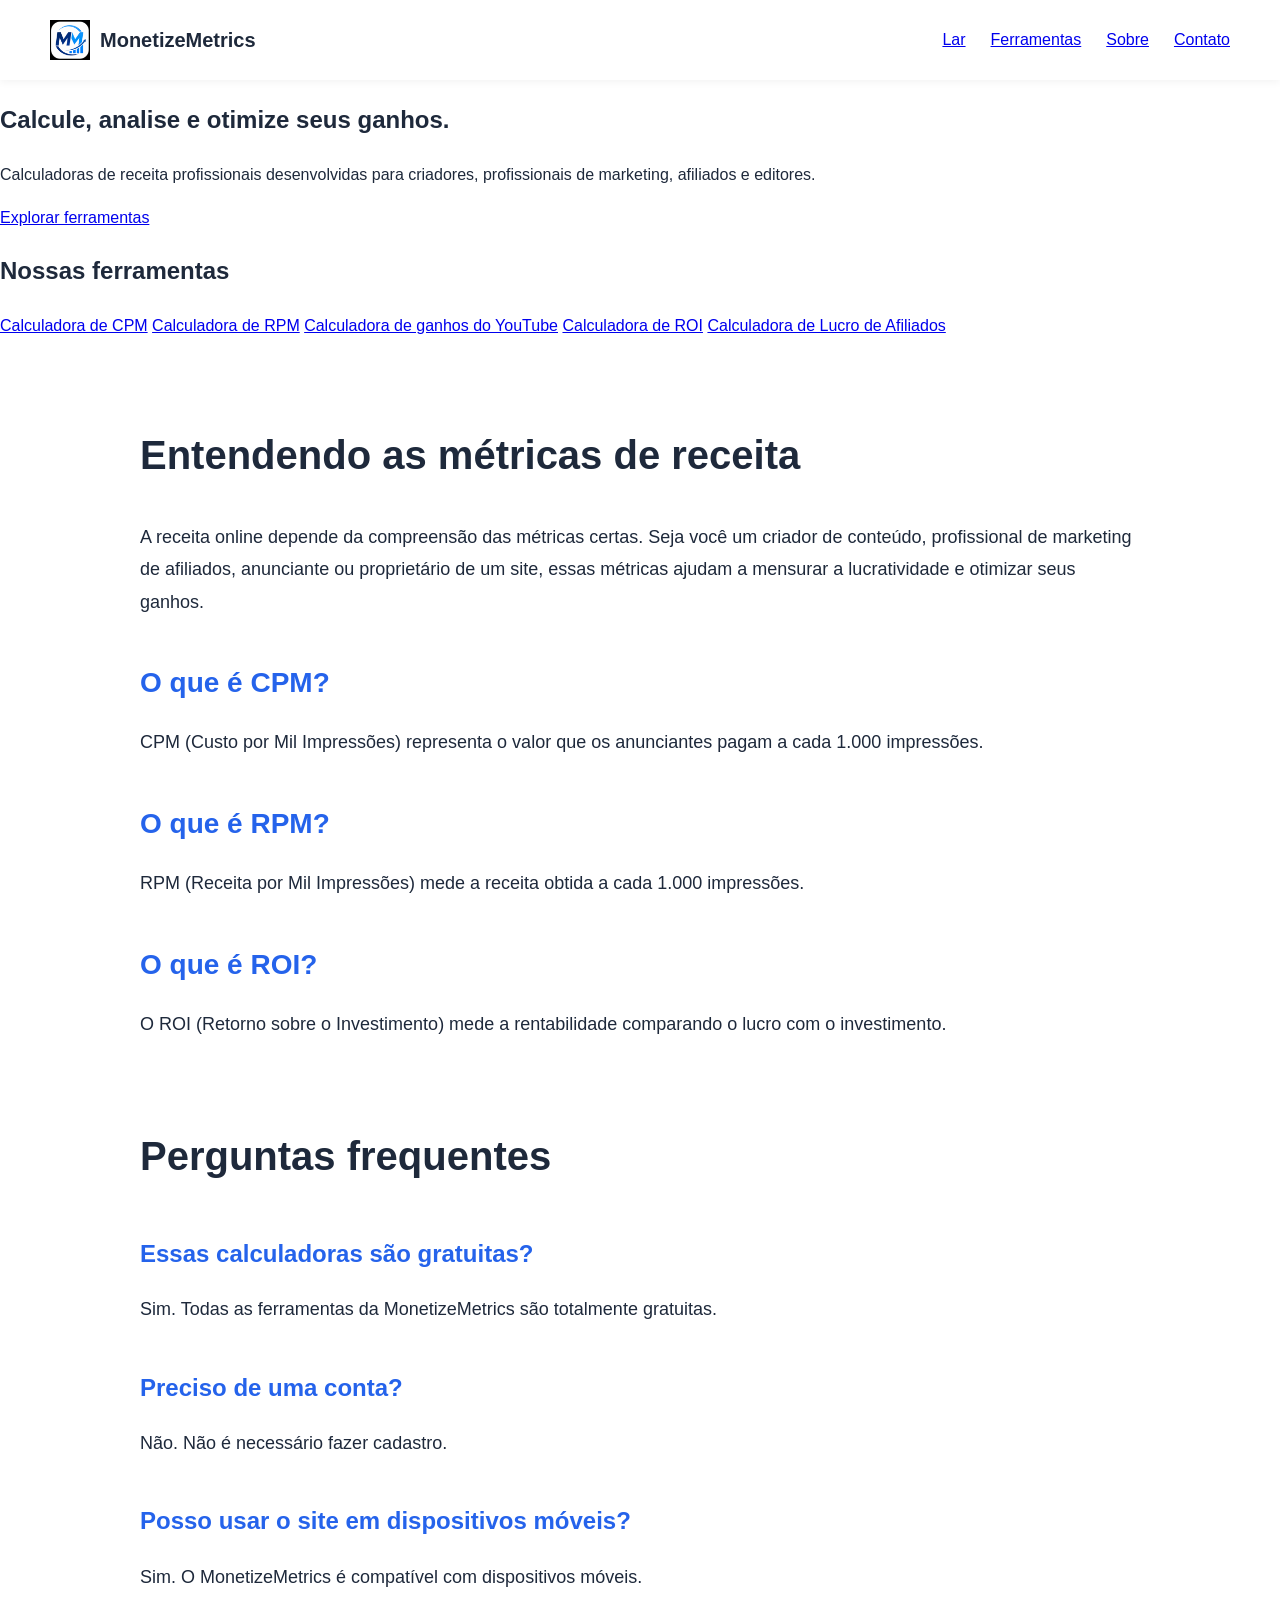
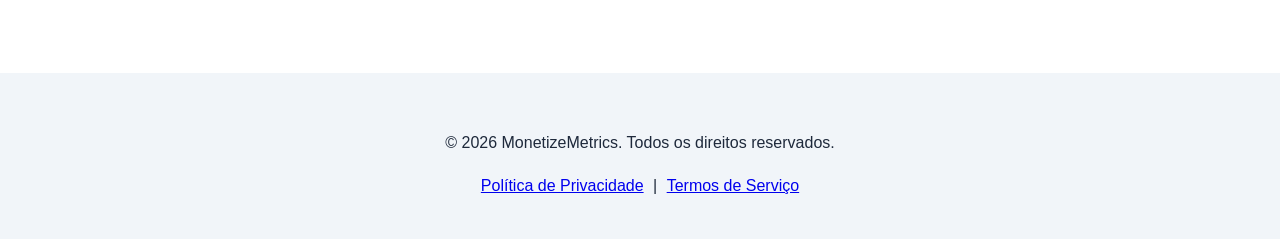
==== index.html @ c75de34a "Update index.html" ====
<!DOCTYPE html>
<html lang="pt-BR">
<head>
    <meta charset="UTF-8">
    <meta name="viewport" content="width=device-width, initial-scale=1.0">
    <title>MonetizeMetrics - Calcule, analise e otimize seus ganhos.</title>
    <meta name="description" content="Calculadoras de receita profissionais desenvolvidas para criadores, profissionais de marketing, afiliados e editores.">
    <link rel="stylesheet" href="css/style.css">
    <link rel="icon" href="images/favicon.ico">
</head>
<body>

<header>
    <nav>
        <div class="logo">
            <img src="images/logo.png" alt="MonetizeMetrics Logo">
            <span>MonetizeMetrics</span>
        </div>
        <ul>
            <li><a href="index.html">Lar</a></li>
            <li><a href="#tools">Ferramentas</a></li>
            <li><a href="about.html">Sobre</a></li>
            <li><a href="contact.html">Contato</a></li>
        </ul>
    </nav>
</header>

<section class="hero">
    <h1>Calcule, analise e otimize seus ganhos.</h1>
    <p>Calculadoras de receita profissionais desenvolvidas para criadores, profissionais de marketing, afiliados e editores.</p>
    <a href="#tools" class="button">Explorar ferramentas</a>
</section>

<section id="tools">
    <h2>Nossas ferramentas</h2>
    <div class="tools-grid">
        <a href="tools/cpm-calculator.html" class="tool-card">Calculadora de CPM</a>
        <a href="tools/rpm-calculator.html" class="tool-card">Calculadora de RPM</a>
        <a href="tools/youtube-earnings-calculator.html" class="tool-card">Calculadora de ganhos do YouTube</a>
        <a href="tools/roi-calculator.html" class="tool-card">Calculadora de ROI</a>
        <a href="tools/affiliate-profit-calculator.html" class="tool-card">Calculadora de Lucro de Afiliados</a>
    </div>
</section>

<section class="content-section">
    <h2>Entendendo as métricas de receita</h2>
    <p>A receita online depende da compreensão das métricas certas. Seja você um criador de conteúdo, profissional de marketing de afiliados, anunciante ou proprietário de um site, essas métricas ajudam a mensurar a lucratividade e otimizar seus ganhos.</p>
    
    <h3>O que é CPM?</h3>
    <p>CPM (Custo por Mil Impressões) representa o valor que os anunciantes pagam a cada 1.000 impressões.</p>
    
    <h3>O que é RPM?</h3>
    <p>RPM (Receita por Mil Impressões) mede a receita obtida a cada 1.000 impressões.</p>
    
    <h3>O que é ROI?</h3>
    <p>O ROI (Retorno sobre o Investimento) mede a rentabilidade comparando o lucro com o investimento.</p>
</section>

<section class="content-section faq">
    <h2>Perguntas frequentes</h2>
    
    <h3>Essas calculadoras são gratuitas?</h3>
    <p>Sim. Todas as ferramentas da MonetizeMetrics são totalmente gratuitas.</p>
    
    <h3>Preciso de uma conta?</h3>
    <p>Não. Não é necessário fazer cadastro.</p>
    
    <h3>Posso usar o site em dispositivos móveis?</h3>
    <p>Sim. O MonetizeMetrics é compatível com dispositivos móveis.</p>
</section>

<footer>
    <p>© 2026 MonetizeMetrics. Todos os direitos reservados.</p>
    <a href="privacy-policy.html">Política de Privacidade</a> | <a href="terms.html">Termos de Serviço</a>
</footer>

</body>
</html>
---- css/style.css ----
body{
margin:0;
font-family:Arial,sans-serif;
background:#ffffff;
color:#1e293b;
line-height:1.7;
}

nav{
display:flex;
justify-content:space-between;
align-items:center;
padding:20px 50px;
box-shadow:0 2px 8px rgba(0,0,0,.05);
background:#ffffff;
position:sticky;
top:0;
z-index:100;
}

.logo{
display:flex;
align-items:center;
gap:10px;
font-weight:bold;
font-size:20px;
}

.logo img{
width:40px;
height:40px;
object-fit:contain;
}

ul{
display:flex;
list-style:none;
gap:25px;
padding:0;
margin:0;
}

um {
decoração-de-texto : nenhuma ;
cor : #2563eb;
}

.herói {
alinhamento-do-texto : ao centro ;
preenchimento : 100 px  20 px ;
fundo : gradiente-linear ( para  baixo , #ffffff, #f8fafc ) ;
}

.herói h1 {
tamanho da fonte : 48 px ;
largura máxima : 900 px ;
margem : automática ;
margem-inferior : 20 px ;
}

.herói p {
largura máxima : 700 px ;
margem : automática ;
margem-inferior : 30 px ;
tamanho da fonte : 18 px ;
}

.botão {
fundo : #2563eb;
cor : branca ;
preenchimento : 12 px  24 px ;
raio-da-borda : 8 px ;
exibir : inline-block ;
peso da fonte : negrito ;
}

.button: passar o mouse {
opacidade : 0,9 ;
}

#ferramentas {
preenchimento : 30 px  20 px ;
}

#ferramentas h2 {
alinhamento-do-texto : ao centro ;
margem-inferior : 30 px ;
}

.tools-grid {
exibição : grade ;
grid-template-columns : repita ( ajuste automático , minmax ( 250 px , 1 fr ) ) ;
espaço : 20 px ;
preenchimento : 20 px ;
largura máxima : 1200 px ;
margem : automática ;
}

.tool-card {
preenchimento : 30 px ;
fundo : #f8fafc;
raio da borda : 12 px ;
alinhamento-do-texto : ao centro ;
peso da fonte : negrito ;
transição : 0,3 s ;
borda : 1 px  sólida #e2e8f0;
}

.tool-card: passar o mouse {
transformar : traduzirY ( -5 px ) ;
box-shadow:0 10px 20px rgba(0,0,0,.08);
}

.content-section{
max-width:1000px;
margin:auto;
padding:60px 25px;
}

.content-section h2{
font-size:32px;
margin-bottom:20px;
}

.content-section h3{
margin-top:30px;
font-size:22px;
}

.content-section p{
font-size:17px;
}

.content-section ul{
display:block;
padding-left:25px;
}

.content-section li{
margin-bottom:10px;
}

footer{
text-align:center;
padding:40px;
background:#f1f5f9;
margin-top:50px;
}

footer a{
margin:0 5px;
}

@media(max-width:768px){

nav{
flex-direction:column;
gap:15px;
padding:20px;
}

ul{
flex-wrap:wrap;
justify-content:center;
}

.hero h1{
font-size:34px;
}

.hero p{
font-size:16px;
}

.content-section h2{
font-size:28px;
}

}

.content-section{

max-width:1000px;
margin:80px auto;
padding:0 20px;
line-height:1.8;

}

.content-section h2{

font-size:40px;
margin-bottom:30px;
color:#1e293b;

}

.content-section h3{

font-size:28px;
margin-top:40px;
margin-bottom:15px;
color:#2563eb;

}

.content-section p{

font-size:18px;
margin-bottom:20px;

}

.faq{

margin-top:80px;

}

.faq h3{

font-size:24px;

}
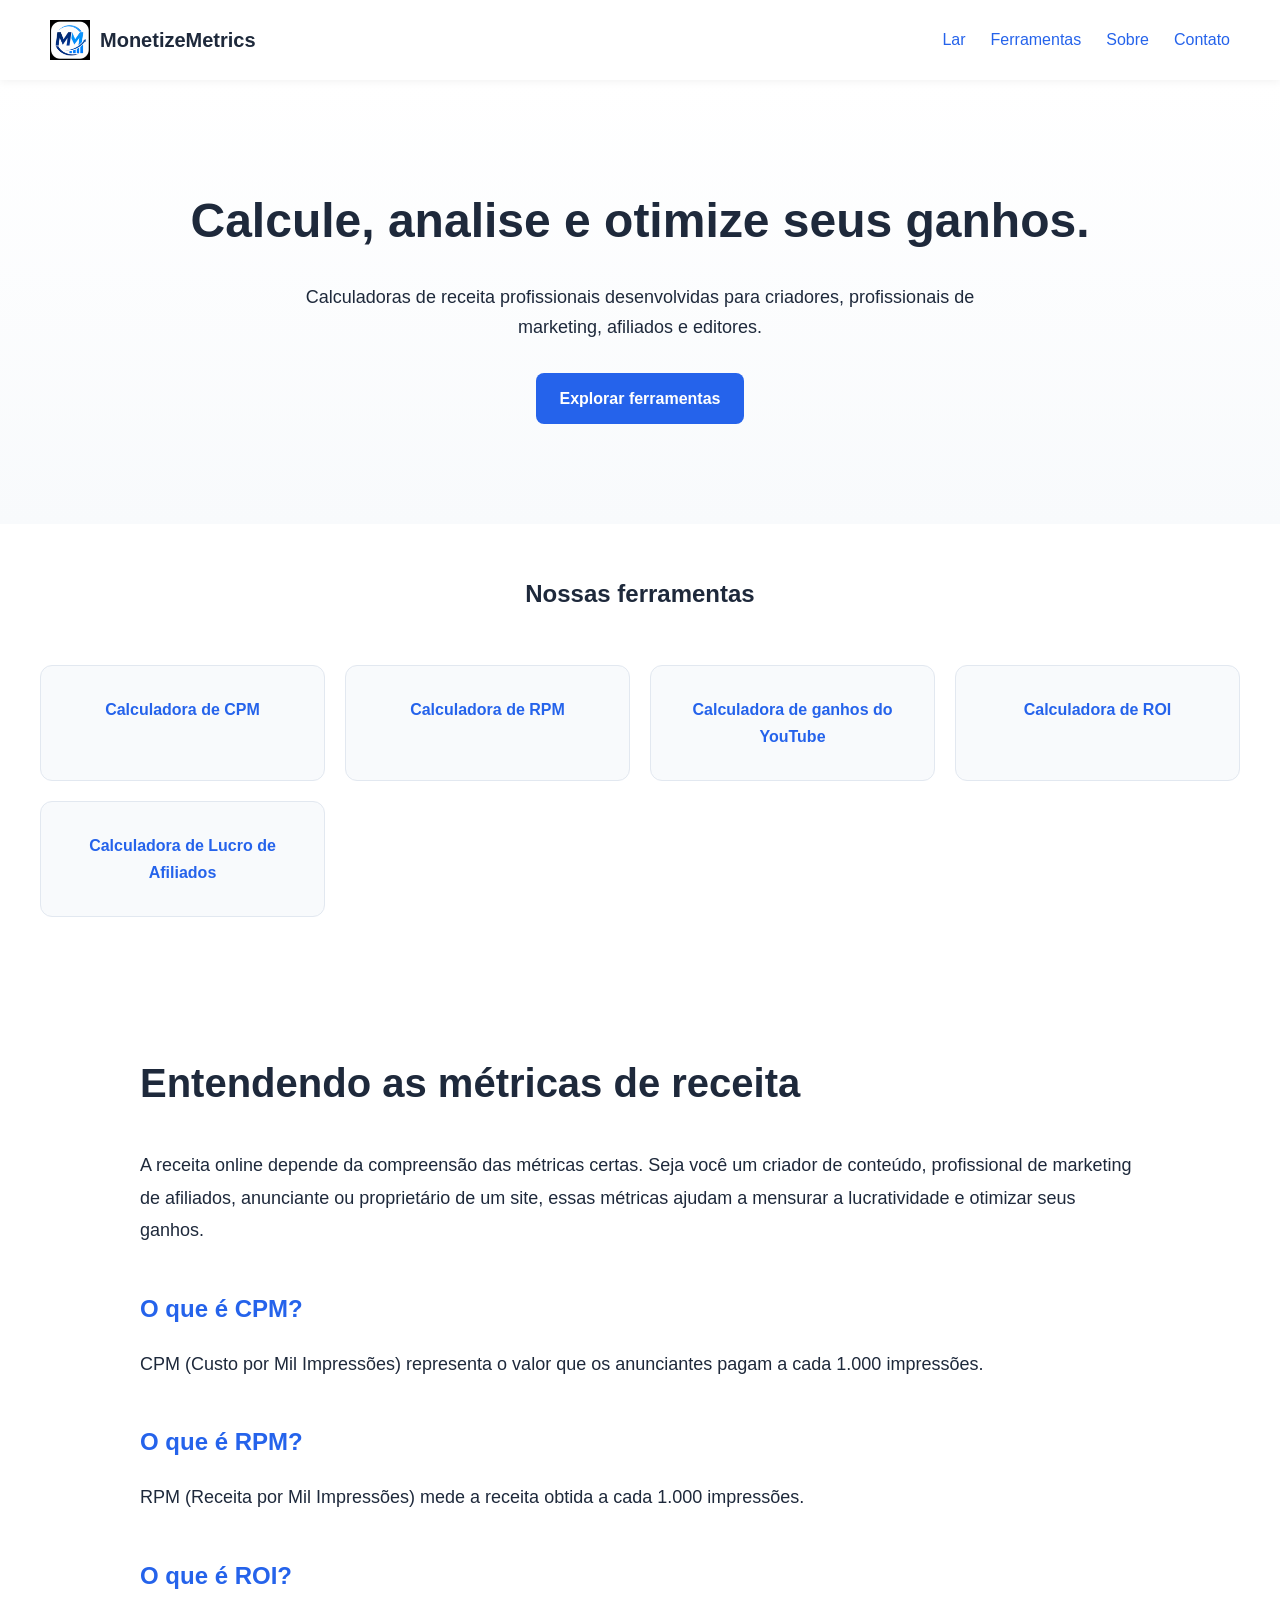
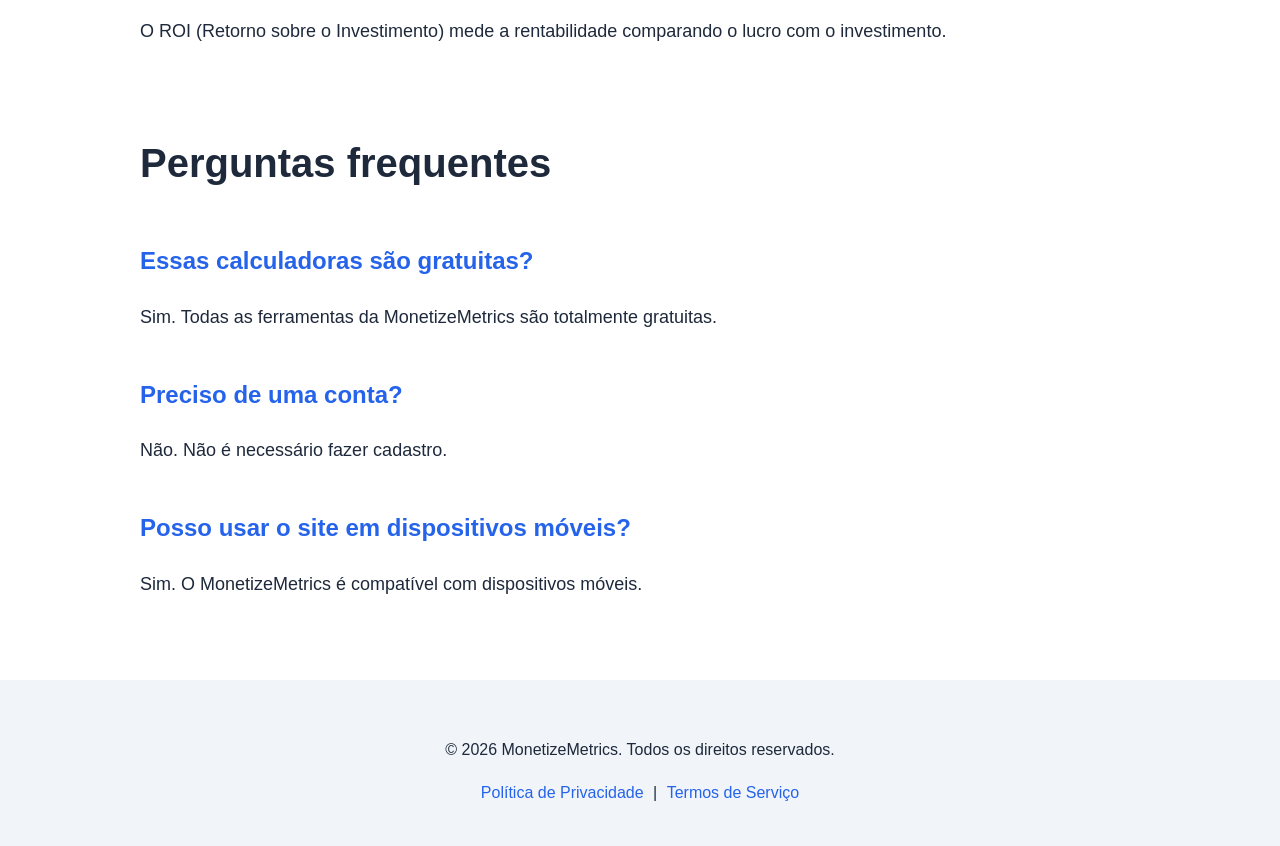
==== commit 2c30a0ea: "Update index.html" ====
--- a/index.html
+++ b/index.html
@@ -18,7 +18,7 @@
         </div>
         <ul>
             <li><a href="index.html">Lar</a></li>
-            <li><a href="#tools">Ferramentas</a></li>
+            <li><a href="tools.html">Ferramentas</a></li>
             <li><a href="about.html">Sobre</a></li>
             <li><a href="contact.html">Contato</a></li>
         </ul>
--- a/css/style.css
+++ b/css/style.css
@@ -1,224 +1,302 @@
-body{
-margin:0;
-font-family:Arial,sans-serif;
-background:#ffffff;
-color:#1e293b;
-line-height:1.7;
-}
-
-nav{
-display:flex;
-justify-content:space-between;
-align-items:center;
-padding:20px 50px;
-box-shadow:0 2px 8px rgba(0,0,0,.05);
-background:#ffffff;
-position:sticky;
-top:0;
-z-index:100;
-}
-
-.logo{
-display:flex;
-align-items:center;
-gap:10px;
-font-weight:bold;
-font-size:20px;
-}
-
-.logo img{
-width:40px;
-height:40px;
-object-fit:contain;
-}
-
-ul{
-display:flex;
-list-style:none;
-gap:25px;
-padding:0;
-margin:0;
-}
-
-um {
-decoração-de-texto : nenhuma ;
-cor : #2563eb;
-}
-
-.herói {
-alinhamento-do-texto : ao centro ;
-preenchimento : 100 px  20 px ;
-fundo : gradiente-linear ( para  baixo , #ffffff, #f8fafc ) ;
-}
-
-.herói h1 {
-tamanho da fonte : 48 px ;
-largura máxima : 900 px ;
-margem : automática ;
-margem-inferior : 20 px ;
-}
-
-.herói p {
-largura máxima : 700 px ;
-margem : automática ;
-margem-inferior : 30 px ;
-tamanho da fonte : 18 px ;
-}
-
-.botão {
-fundo : #2563eb;
-cor : branca ;
-preenchimento : 12 px  24 px ;
-raio-da-borda : 8 px ;
-exibir : inline-block ;
-peso da fonte : negrito ;
-}
-
-.button: passar o mouse {
-opacidade : 0,9 ;
-}
-
-#ferramentas {
-preenchimento : 30 px  20 px ;
-}
-
-#ferramentas h2 {
-alinhamento-do-texto : ao centro ;
-margem-inferior : 30 px ;
-}
-
+body {
+    margin: 0;
+    font-family: Arial, sans-serif;
+    background: #ffffff;
+    color: #1e293b;
+    line-height: 1.7;
+}
+
+nav {
+    display: flex;
+    justify-content: space-between;
+    align-items: center;
+    padding: 20px 50px;
+    box-shadow: 0 2px 8px rgba(0,0,0,.05);
+    background: #ffffff;
+    position: sticky;
+    top: 0;
+    z-index: 100;
+}
+
+.logo {
+    display: flex;
+    align-items: center;
+    gap: 10px;
+    font-weight: bold;
+    font-size: 20px;
+}
+
+.logo img {
+    width: 40px;
+    height: 40px;
+    object-fit: contain;
+}
+
+ul {
+    display: flex;
+    list-style: none;
+    gap: 25px;
+    padding: 0;
+    margin: 0;
+}
+
+/* Corrigido de 'um' para 'a' (links) */
+a {
+    text-decoration: none;
+    color: #2563eb;
+}
+
+.hero {
+    text-align: center;
+    padding: 100px 20px;
+    background: linear-gradient(to bottom, #ffffff, #f8fafc);
+}
+
+.hero h1 {
+    font-size: 48px;
+    max-width: 900px;
+    margin: auto;
+    margin-bottom: 20px;
+}
+
+.hero p {
+    max-width: 700px;
+    margin: auto;
+    margin-bottom: 30px;
+    font-size: 18px;
+}
+
+.button {
+    background: #2563eb;
+    color: white;
+    padding: 12px 24px;
+    border-radius: 8px;
+    display: inline-block;
+    font-weight: bold;
+}
+
+.button:hover {
+    opacity: 0.9;
+}
+
+#tools {
+    padding: 30px 20px;
+}
+
+#tools h2 {
+    text-align: center;
+    margin-bottom: 30px;
+}
+
+/* Corrigido os termos que estavam em português */
 .tools-grid {
-exibição : grade ;
-grid-template-columns : repita ( ajuste automático , minmax ( 250 px , 1 fr ) ) ;
-espaço : 20 px ;
-preenchimento : 20 px ;
-largura máxima : 1200 px ;
-margem : automática ;
+    display: grid;
+    grid-template-columns: repeat(auto-fit, minmax(250px, 1fr));
+    gap: 20px;
+    padding: 20px;
+    max-width: 1200px;
+    margin: auto;
 }
 
 .tool-card {
-preenchimento : 30 px ;
-fundo : #f8fafc;
-raio da borda : 12 px ;
-alinhamento-do-texto : ao centro ;
-peso da fonte : negrito ;
-transição : 0,3 s ;
-borda : 1 px  sólida #e2e8f0;
-}
-
-.tool-card: passar o mouse {
-transformar : traduzirY ( -5 px ) ;
-box-shadow:0 10px 20px rgba(0,0,0,.08);
-}
-
-.content-section{
-max-width:1000px;
-margin:auto;
-padding:60px 25px;
-}
-
-.content-section h2{
-font-size:32px;
-margin-bottom:20px;
-}
-
-.content-section h3{
-margin-top:30px;
-font-size:22px;
-}
-
-.content-section p{
-font-size:17px;
-}
-
-.content-section ul{
-display:block;
-padding-left:25px;
-}
-
-.content-section li{
-margin-bottom:10px;
-}
-
-footer{
-text-align:center;
-padding:40px;
-background:#f1f5f9;
-margin-top:50px;
-}
-
-footer a{
-margin:0 5px;
+    padding: 30px;
+    background: #f8fafc;
+    border-radius: 12px;
+    text-align: center;
+    font-weight: bold;
+    transition: 0.3s;
+    border: 1px solid #e2e8f0;
+}
+
+.tool-card:hover {
+    transform: translateY(-5px);
+    box-shadow: 0 10px 20px rgba(0,0,0,.08);
+}
+
+.content-section {
+    max-width: 1000px;
+    margin: 80px auto;
+    padding: 0 20px;
+    line-height: 1.8;
+}
+
+.content-section h2 {
+    font-size: 40px;
+    margin-bottom: 30px;
+    color: #1e293b;
+}
+
+.content-section h3 {
+    font-size: 24px;
+    margin-top: 40px;
+    margin-bottom: 15px;
+    color: #2563eb;
+}
+
+.content-section p {
+    font-size: 18px;
+    margin-bottom: 20px;
+}
+
+.content-section ul {
+    display: block;
+    padding-left: 25px;
+}
+
+.content-section li {
+    margin-bottom: 10px;
+}
+
+.faq {
+    margin-top: 80px;
+}
+
+footer {
+    text-align: center;
+    padding: 40px;
+    background: #f1f5f9;
+    margin-top: 50px;
+}
+
+footer a {
+    margin: 0 5px;
 }
 
 @media(max-width:768px){
-
-nav{
-flex-direction:column;
-gap:15px;
-padding:20px;
-}
-
-ul{
-flex-wrap:wrap;
-justify-content:center;
-}
-
-.hero h1{
-font-size:34px;
-}
-
-.hero p{
+    nav {
+        flex-direction: column;
+        gap: 15px;
+        padding: 20px;
+    }
+    
+    ul {
+        flex-wrap: wrap;
+        justify-content: center;
+    }
+    
+    .hero h1 {
+        font-size: 34px;
+    }
+    
+    .hero p {
+        font-size: 16px;
+    }
+    
+    .content-section h2 {
+        font-size: 28px;
+    }
+}
+￼Enter
+    margin: 0;
+    font-family: Arial, sans-serif;
+    background: #ffffff;
+    color: #1e293b;
+    line-height: 1.7;
+}
+
+nav {
+    display: flex;
+    justify-content: space-between;
+    align-items: center;
+    padding: 20px 50px;
+    box-shadow: 0 2px 8px rgba(0,0,0,.05);
+    background: #ffffff;
+    position: sticky;
+    top: 0;
+    z-index: 100;
+}
+
+.logo {
+    display: flex;
+    align-items: center;
+    gap: 10px;
+    font-weight: bold;
+    font-size: 20px;
+}
+
+.logo img {
+    width: 40px;
+    height: 40px;
+    object-fit: contain;
+}
+
+ul {
+    display: flex;
+    list-style: none;
+    gap: 25px;
+    padding: 0;
+    margin: 0;
+}
+
+/* Corrigido de 'um' para 'a' (links) */
+a {
+    text-decoration: none;
+    color: #2563eb;
+}
+
+.hero {
+    text-align: center;
+    padding: 100px 20px;
+    background: linear-gradient(to bottom, #ffffff, #f8fafc);
+}
+
+.hero h1 {
+    font-size: 48px;
+    max-width: 900px;
+    margin: auto;
+    margin-bottom: 20px;
+}
+
+.hero p {
+    max-width: 700px;
+    margin: auto;
+    margin-bottom: 30px;
+    font-size: 18px;
+}
+
+.button {
+    background: #2563eb;
+    color: white;
+    padding: 12px 24px;
+    border-radius: 8px;
+    display: inline-block;
+    font-weight: bold;
+}
+
+.button:hover {
+    opacity: 0.9;
+.calculator-box{
+
+max-width:600px;
+margin:30px auto;
+padding:30px;
+background:#f8fafc;
+border-radius:12px;
+border:1px solid #e2e8f0;
+}
+
+.calculator-box input{
+
+width:100%;
+padding:12px;
+border:1px solid #cbd5e1;
+border-radius:8px;
 font-size:16px;
-}
-
-.content-section h2{
-font-size:28px;
-}
-
-}
-
-.content-section{
-
-max-width:1000px;
-margin:80px auto;
-padding:0 20px;
-line-height:1.8;
-
-}
-
-.content-section h2{
-
-font-size:40px;
-margin-bottom:30px;
-color:#1e293b;
-
-}
-
-.content-section h3{
-
-font-size:28px;
-margin-top:40px;
-margin-bottom:15px;
-color:#2563eb;
-
-}
-
-.content-section p{
-
-font-size:18px;
-margin-bottom:20px;
-
-}
-
-.faq{
-
-margin-top:80px;
-
-}
-
-.faq h3{
-
-font-size:24px;
-
-}
+box-sizing:border-box;
+}
+
+#result{
+
+max-width:600px;
+margin:30px auto;
+padding:25px;
+background:#eff6ff;
+border-radius:12px;
+border:1px solid #93c5fd;
+}
+
+#result h2{
+
+margin-top:0;
+
+}
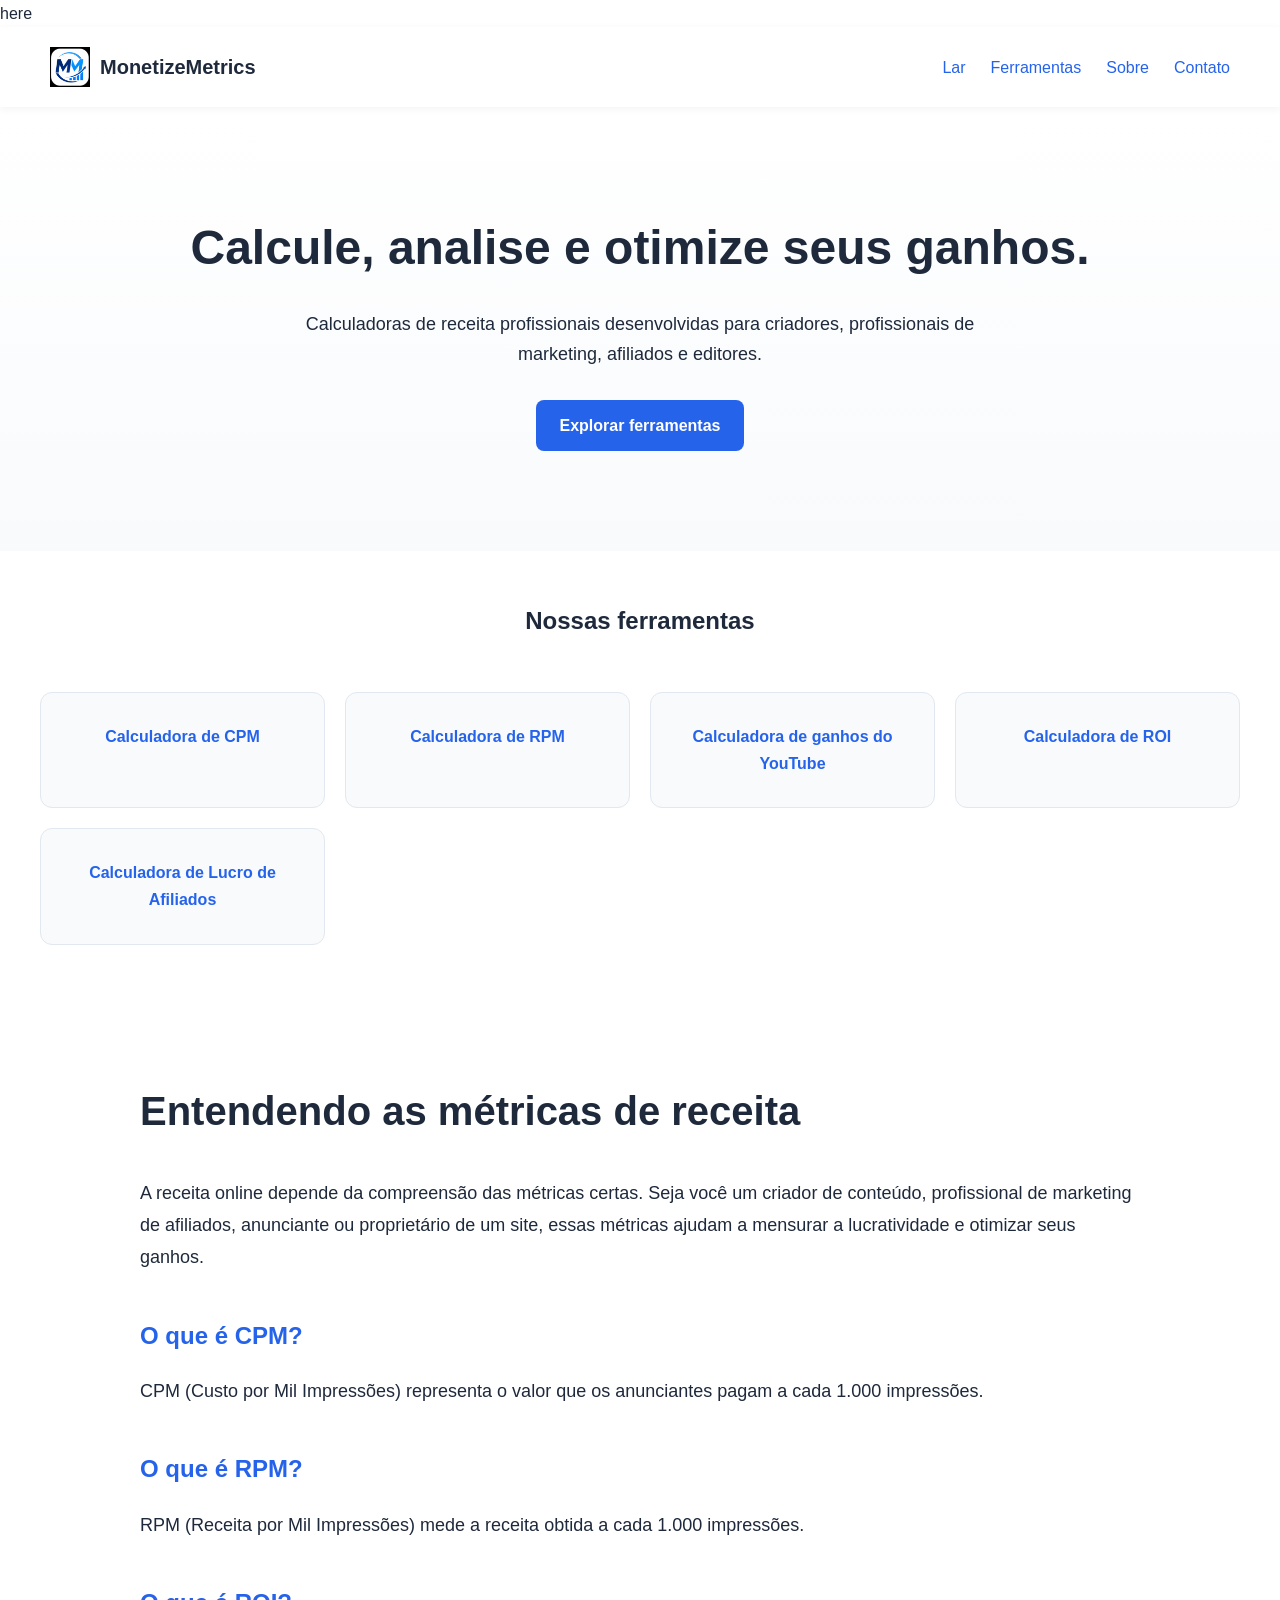
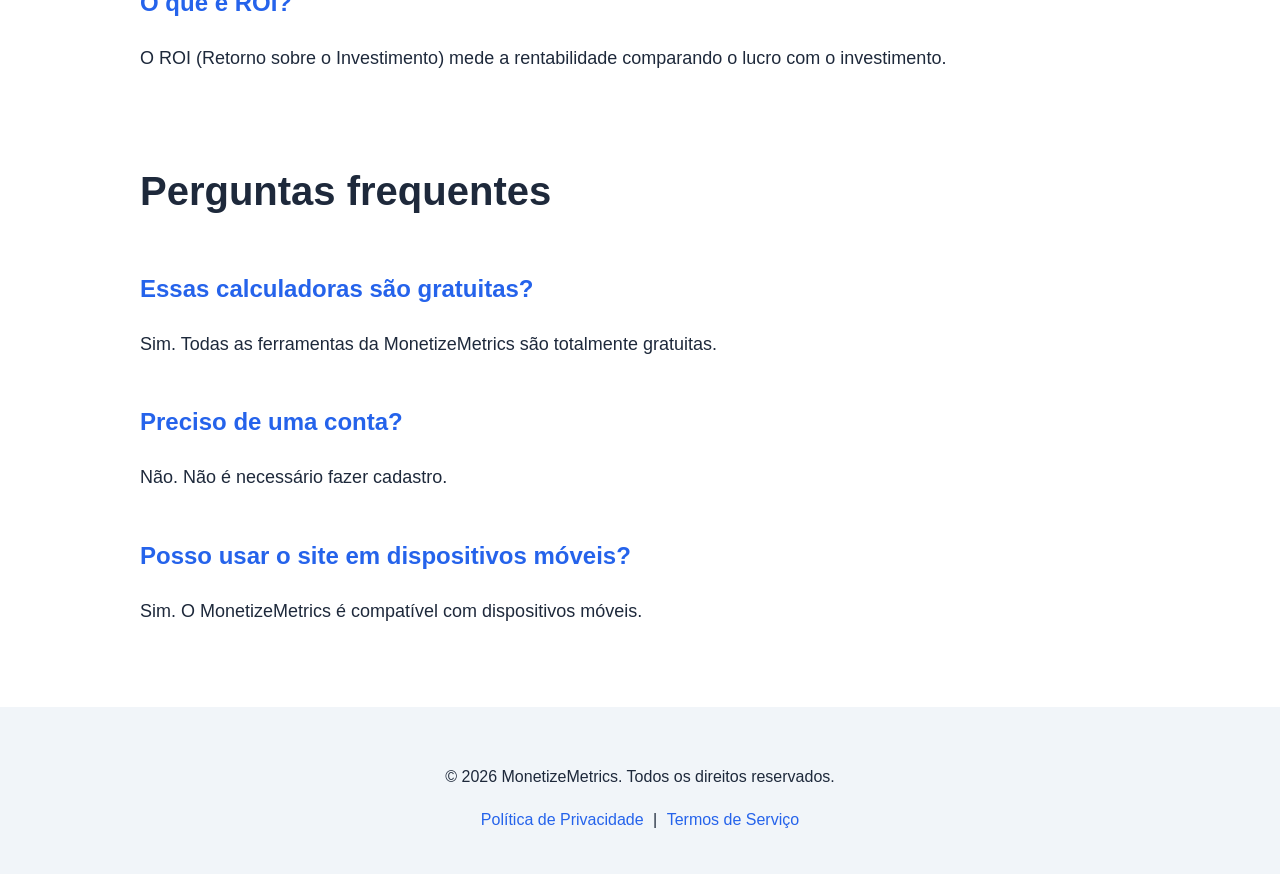
==== commit 5b41e5e1: "Update index.html" ====
--- a/index.html
+++ b/index.html
@@ -1,4 +1,4 @@
-<!DOCTYPE html>
+here<!DOCTYPE html>
 <html lang="pt-BR">
 <head>
     <meta charset="UTF-8">
@@ -7,7 +7,14 @@
     <meta name="description" content="Calculadoras de receita profissionais desenvolvidas para criadores, profissionais de marketing, afiliados e editores.">
     <link rel="stylesheet" href="css/style.css">
     <link rel="icon" href="images/favicon.ico">
-</head>
+    <meta name="google-site-verification" content="FIcf8eARdnQ6B_cvJaqCdT5beOyhvvmUNQOd8pzirMQ" />
+
+    <script type="text/javascript">
+        aclib.runAutoTag({
+            zoneId: 'eretctewbw',
+        });
+    </script>
+    </head>
 <body>
 
 <header>
@@ -76,4 +83,3 @@
 
 </body>
 </html>
-
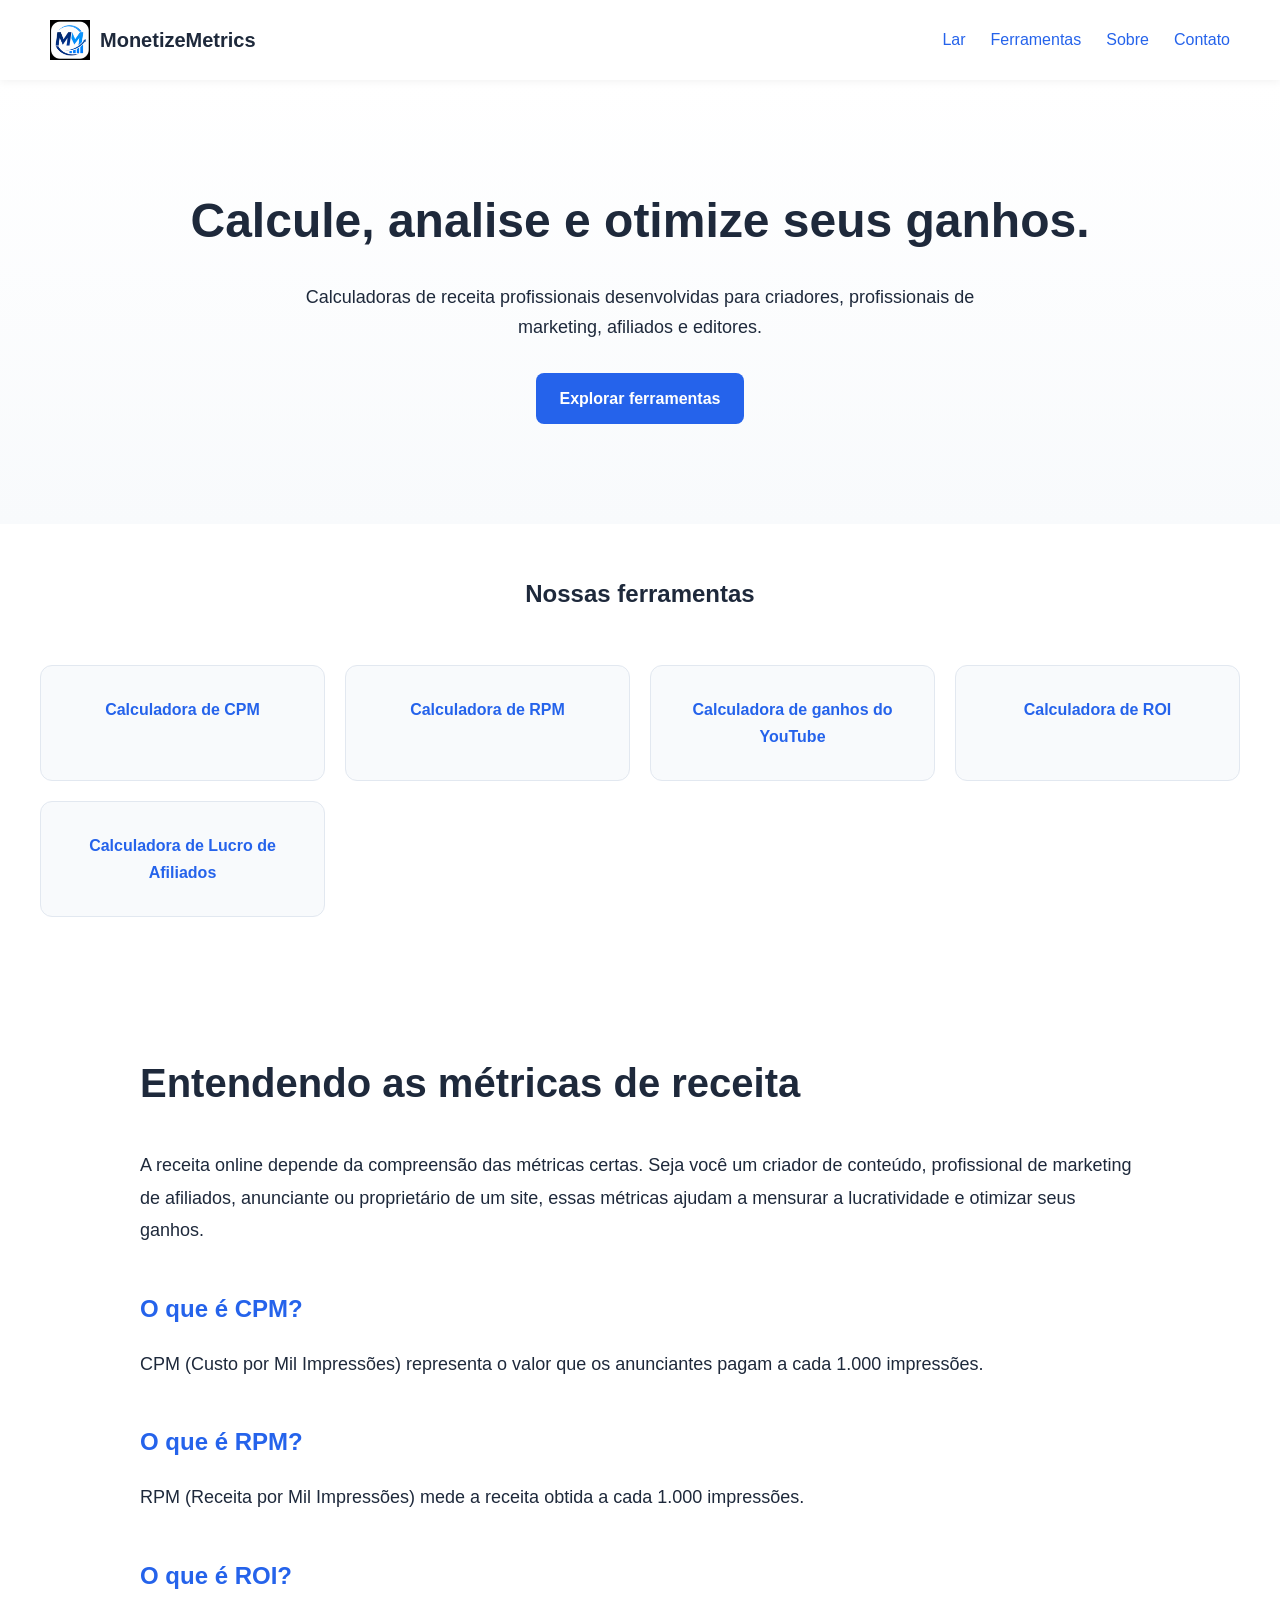
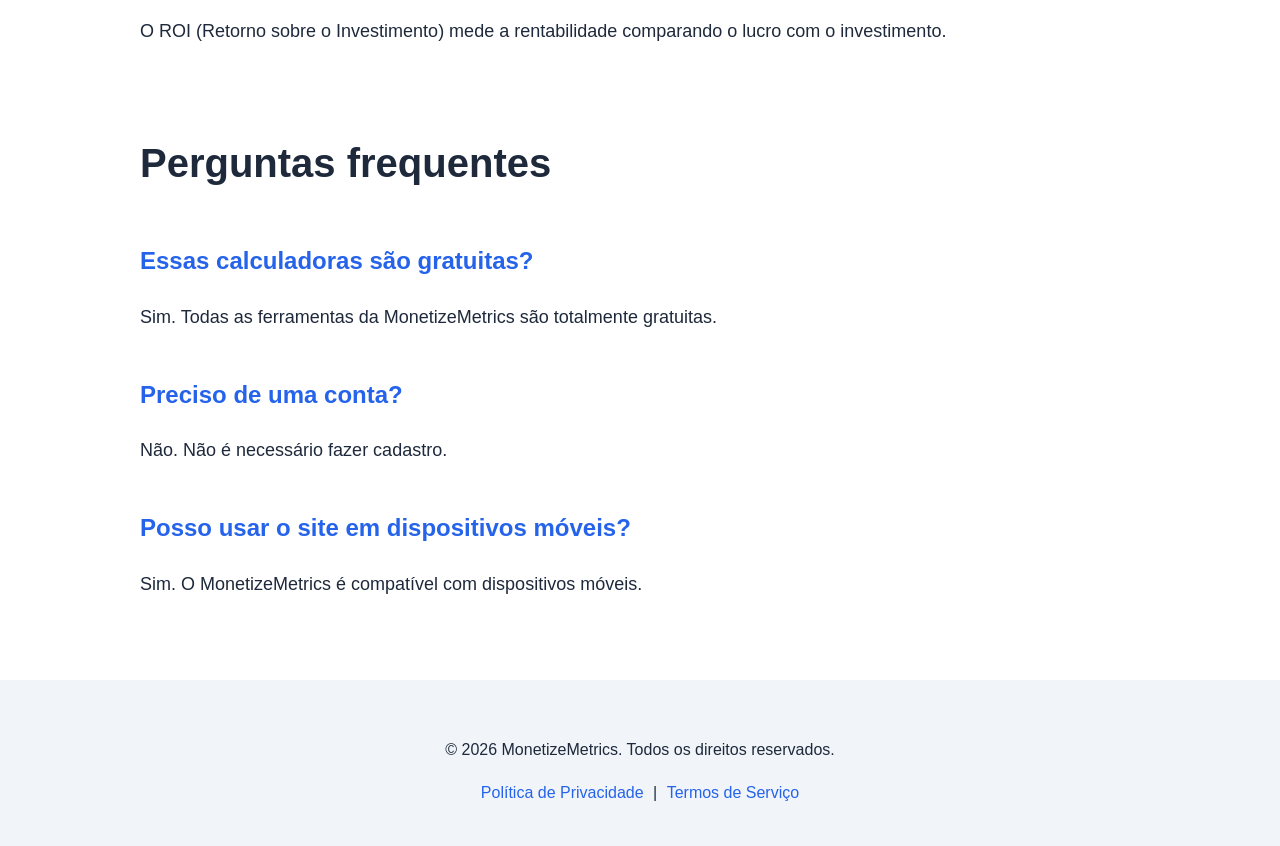
==== commit 4d63575d: "Update index.html" ====
--- a/index.html
+++ b/index.html
@@ -1,6 +1,15 @@
-here<!DOCTYPE html>
+<!DOCTYPE html>
 <html lang="pt-BR">
 <head>
+    <!-- Início dos Scripts de Anúncio -->
+    <script id="aclib" type="text/javascript" src="//acscdn.com/script/aclib.js"></script>
+    <script type="text/javascript">
+        aclib.runAutoTag({
+            zoneId: 'dbgtx9x2vg',
+        });
+    </script>
+    <!-- Fim dos Scripts de Anúncio -->
+
     <meta charset="UTF-8">
     <meta name="viewport" content="width=device-width, initial-scale=1.0">
     <title>MonetizeMetrics - Calcule, analise e otimize seus ganhos.</title>
@@ -8,13 +17,7 @@
     <link rel="stylesheet" href="css/style.css">
     <link rel="icon" href="images/favicon.ico">
     <meta name="google-site-verification" content="FIcf8eARdnQ6B_cvJaqCdT5beOyhvvmUNQOd8pzirMQ" />
-
-    <script type="text/javascript">
-        aclib.runAutoTag({
-            zoneId: 'eretctewbw',
-        });
-    </script>
-    </head>
+</head>
 <body>
 
 <header>
@@ -83,3 +86,4 @@
 
 </body>
 </html>
+
